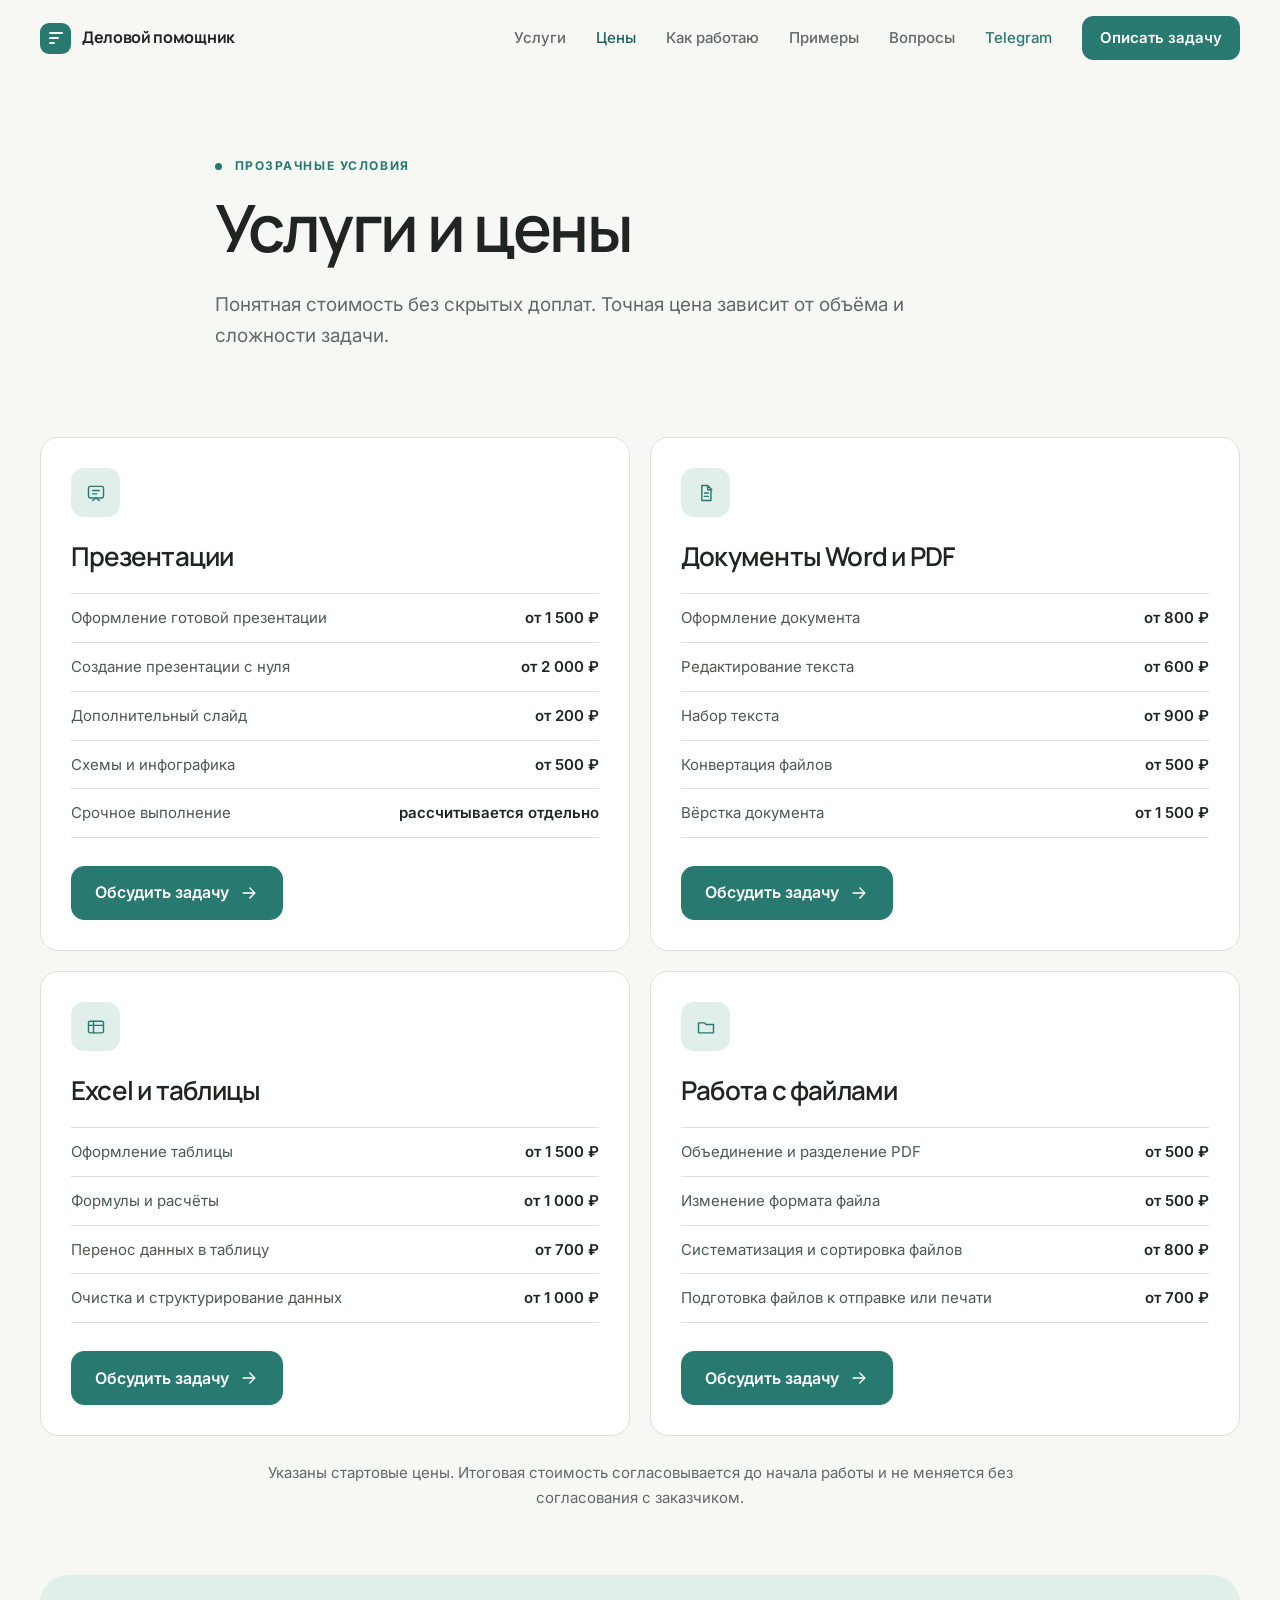
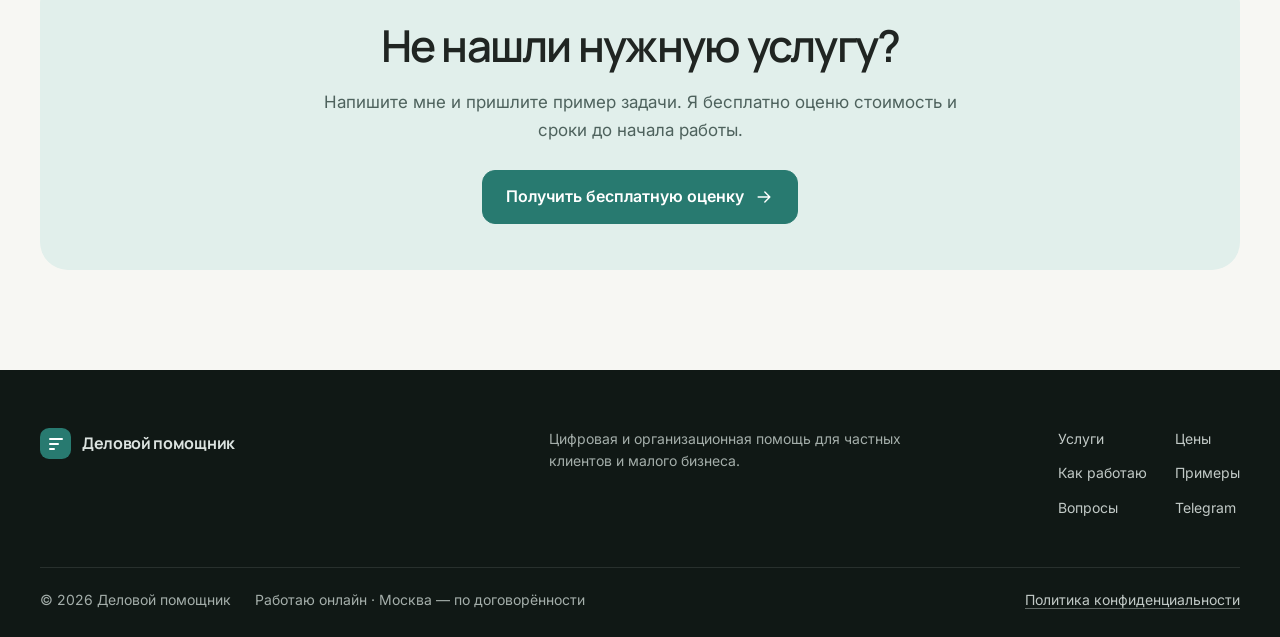
==== prices.html @ 6d0b32fa "Add files via upload" ====
<!DOCTYPE html>
<html lang="ru">
<head>
  <meta charset="utf-8">
  <meta name="viewport" content="width=device-width, initial-scale=1">
  <meta name="description" content="Цены на оформление презентаций, документов Word и PDF, таблиц Excel и работу с файлами. Точная стоимость согласовывается до начала работы.">
  <meta name="theme-color" content="#f7f7f3">
  <meta name="robots" content="index, follow">
  <meta property="og:type" content="website">
  <meta property="og:locale" content="ru_RU">
  <meta property="og:title" content="Услуги и цены — Деловой помощник">
  <meta property="og:description" content="Понятная стоимость без скрытых доплат. Презентации, документы, таблицы и работа с файлами.">
  <meta property="og:url" content="https://delovoi-pomoshchnik.ru/prices.html">
  <meta property="og:image" content="https://delovoi-pomoshchnik.ru/og-image.png">
  <meta property="og:image:width" content="1200">
  <meta property="og:image:height" content="630">
  <meta property="og:image:alt" content="Деловой помощник — цифровые задачи без лишней рутины">
  <meta name="twitter:card" content="summary_large_image">
  <title>Услуги и цены — Деловой помощник</title>
  <link rel="canonical" href="https://delovoi-pomoshchnik.ru/prices.html">
  <link rel="icon" href="favicon.svg" type="image/svg+xml">
  <link rel="preconnect" href="https://fonts.googleapis.com">
  <link rel="preconnect" href="https://fonts.gstatic.com" crossorigin>
  <link href="https://fonts.googleapis.com/css2?family=Inter:wght@400;500;600;700&family=Manrope:wght@500;600;700&display=swap" rel="stylesheet">
  <link rel="stylesheet" href="styles.css">
</head>
<body class="prices-page">
  <a class="skip-link" href="#main">Перейти к содержанию</a>

  <svg class="svg-sprite" aria-hidden="true">
    <symbol id="i-arrow" viewBox="0 0 24 24"><path d="M5 12h14M13 6l6 6-6 6"/></symbol>
    <symbol id="i-doc" viewBox="0 0 24 24"><path d="M7 3h7l4 4v14H7zM14 3v5h5M10 12h5M10 16h5"/></symbol>
    <symbol id="i-table" viewBox="0 0 24 24"><rect x="3" y="5" width="18" height="14" rx="2"/><path d="M3 10h18M9 5v14"/></symbol>
    <symbol id="i-slides" viewBox="0 0 24 24"><rect x="3" y="4" width="18" height="14" rx="2"/><path d="M8 21l4-3 4 3M8 9h8M8 13h5"/></symbol>
    <symbol id="i-folder" viewBox="0 0 24 24"><path d="M3 7h7l2 2h9v10H3z"/></symbol>
  </svg>

  <header class="header" id="top">
    <div class="container header__inner">
      <a class="brand" href="index.html" aria-label="Деловой помощник — на главную">
        <span class="brand__mark" aria-hidden="true"><span></span><span></span><span></span></span>
        <span>Деловой помощник</span>
      </a>
      <button class="nav-toggle" type="button" aria-expanded="false" aria-controls="main-nav" aria-label="Открыть меню">
        <span></span><span></span>
      </button>
      <nav class="nav" id="main-nav" aria-label="Основная навигация">
        <a href="index.html#services">Услуги</a>
        <a href="prices.html" aria-current="page">Цены</a>
        <a href="index.html#process">Как работаю</a>
        <a href="index.html#cases">Примеры</a>
        <a href="index.html#faq">Вопросы</a>
        <a class="nav__telegram" href="https://t.me/Trifon_Koss_W">Telegram</a>
        <a class="button button--small" href="index.html#request">Описать задачу</a>
      </nav>
    </div>
  </header>

  <main id="main">
    <section class="prices-hero">
      <div class="container prices-hero__inner">
        <p class="eyebrow"><span></span> Прозрачные условия</p>
        <h1>Услуги и цены</h1>
        <p class="prices-hero__lead">Понятная стоимость без скрытых доплат. Точная цена зависит от объёма и сложности задачи.</p>
      </div>
    </section>

    <section class="prices-section" aria-label="Прайс-лист">
      <div class="container">
        <div class="prices-grid">
          <article class="pricing-card">
            <span class="pricing-card__icon" aria-hidden="true"><svg><use href="#i-slides"/></svg></span>
            <h2>Презентации</h2>
            <ul class="pricing-list">
              <li><span>Оформление готовой презентации</span><strong>от 1 500 ₽</strong></li>
              <li><span>Создание презентации с нуля</span><strong>от 2 000 ₽</strong></li>
              <li><span>Дополнительный слайд</span><strong>от 200 ₽</strong></li>
              <li><span>Схемы и инфографика</span><strong>от 500 ₽</strong></li>
              <li><span>Срочное выполнение</span><strong>рассчитывается отдельно</strong></li>
            </ul>
            <a class="button" href="https://t.me/Trifon_Koss_W" target="_blank" rel="noopener noreferrer">Обсудить задачу <svg><use href="#i-arrow"/></svg></a>
          </article>

          <article class="pricing-card">
            <span class="pricing-card__icon" aria-hidden="true"><svg><use href="#i-doc"/></svg></span>
            <h2>Документы Word и PDF</h2>
            <ul class="pricing-list">
              <li><span>Оформление документа</span><strong>от 800 ₽</strong></li>
              <li><span>Редактирование текста</span><strong>от 600 ₽</strong></li>
              <li><span>Набор текста</span><strong>от 900 ₽</strong></li>
              <li><span>Конвертация файлов</span><strong>от 500 ₽</strong></li>
              <li><span>Вёрстка документа</span><strong>от 1 500 ₽</strong></li>
            </ul>
            <a class="button" href="https://t.me/Trifon_Koss_W" target="_blank" rel="noopener noreferrer">Обсудить задачу <svg><use href="#i-arrow"/></svg></a>
          </article>

          <article class="pricing-card">
            <span class="pricing-card__icon" aria-hidden="true"><svg><use href="#i-table"/></svg></span>
            <h2>Excel и таблицы</h2>
            <ul class="pricing-list">
              <li><span>Оформление таблицы</span><strong>от 1 500 ₽</strong></li>
              <li><span>Формулы и расчёты</span><strong>от 1 000 ₽</strong></li>
              <li><span>Перенос данных в таблицу</span><strong>от 700 ₽</strong></li>
              <li><span>Очистка и структурирование данных</span><strong>от 1 000 ₽</strong></li>
            </ul>
            <a class="button" href="https://t.me/Trifon_Koss_W" target="_blank" rel="noopener noreferrer">Обсудить задачу <svg><use href="#i-arrow"/></svg></a>
          </article>

          <article class="pricing-card">
            <span class="pricing-card__icon" aria-hidden="true"><svg><use href="#i-folder"/></svg></span>
            <h2>Работа с файлами</h2>
            <ul class="pricing-list">
              <li><span>Объединение и разделение PDF</span><strong>от 500 ₽</strong></li>
              <li><span>Изменение формата файла</span><strong>от 500 ₽</strong></li>
              <li><span>Систематизация и сортировка файлов</span><strong>от 800 ₽</strong></li>
              <li><span>Подготовка файлов к отправке или печати</span><strong>от 700 ₽</strong></li>
            </ul>
            <a class="button" href="https://t.me/Trifon_Koss_W" target="_blank" rel="noopener noreferrer">Обсудить задачу <svg><use href="#i-arrow"/></svg></a>
          </article>
        </div>

        <p class="prices-note">Указаны стартовые цены. Итоговая стоимость согласовывается до начала работы и не меняется без согласования с заказчиком.</p>

        <aside class="prices-cta">
          <h2>Не нашли нужную услугу?</h2>
          <p>Напишите мне и пришлите пример задачи. Я бесплатно оценю стоимость и сроки до начала работы.</p>
          <a class="button" href="https://t.me/Trifon_Koss_W" target="_blank" rel="noopener noreferrer">Получить бесплатную оценку <svg><use href="#i-arrow"/></svg></a>
        </aside>
      </div>
    </section>
  </main>

  <footer class="footer">
    <div class="container footer__top">
      <a class="brand brand--footer" href="index.html"><span class="brand__mark" aria-hidden="true"><span></span><span></span><span></span></span><span>Деловой помощник</span></a>
      <p>Цифровая и организационная помощь для частных клиентов и малого бизнеса.</p>
      <div class="footer__links"><a href="index.html#services">Услуги</a><a href="prices.html" aria-current="page">Цены</a><a href="index.html#process">Как работаю</a><a href="index.html#cases">Примеры</a><a href="index.html#faq">Вопросы</a><a href="https://t.me/Trifon_Koss_W">Telegram</a></div>
    </div>
    <div class="container footer__bottom"><span>© <span id="year"></span> Деловой помощник</span><span>Работаю онлайн · Москва — по договорённости</span><a class="footer__policy-note" href="privacy-policy.html">Политика конфиденциальности</a></div>
  </footer>

  <script src="prices.js"></script>
</body>
</html>
---- styles.css ----
:root {
  --bg: #f7f7f3;
  --surface: #fff;
  --surface-soft: #eff1ed;
  --text: #202522;
  --muted: #626a65;
  --line: #dde1dc;
  --accent: #287a70;
  --accent-dark: #1f655d;
  --accent-soft: #e1efeb;
  --dark: #17221f;
  --radius-sm: 12px;
  --radius: 18px;
  --radius-lg: 28px;
  --shadow: 0 24px 70px rgba(31, 51, 45, .10);
  --container: 1200px;
}

* { box-sizing: border-box; }
html { scroll-behavior: smooth; }
body { margin: 0; color: var(--text); background: var(--bg); font-family: Inter, Arial, sans-serif; font-size: 16px; line-height: 1.6; -webkit-font-smoothing: antialiased; }
body.modal-open { overflow: hidden; }
a { color: inherit; text-decoration: none; }
button, input, textarea { font: inherit; }
button { color: inherit; }
svg { width: 1.25em; height: 1.25em; fill: none; stroke: currentColor; stroke-linecap: round; stroke-linejoin: round; stroke-width: 1.7; }
.svg-sprite { position: absolute; width: 0; height: 0; overflow: hidden; }
.container { width: min(calc(100% - 48px), var(--container)); margin-inline: auto; }
.section { padding: 96px 0; }
.section--soft { background: var(--surface-soft); }
.section--dark { color: #fff; background: var(--dark); }
.skip-link { position: fixed; z-index: 1000; top: 10px; left: 10px; transform: translateY(-160%); padding: 10px 15px; background: #fff; border-radius: 8px; }
.skip-link:focus { transform: none; }

.header { position: sticky; z-index: 100; top: 0; border-bottom: 1px solid transparent; background: rgba(247, 247, 243, .86); backdrop-filter: blur(18px); transition: border-color .2s; }
.header.is-scrolled { border-color: var(--line); }
.header__inner { height: 76px; display: flex; align-items: center; justify-content: space-between; }
.brand { display: inline-flex; gap: 11px; align-items: center; font-family: Manrope, Inter, sans-serif; font-weight: 700; letter-spacing: -.02em; }
.brand__mark { width: 31px; height: 31px; display: grid; place-content: center; gap: 3px; border-radius: 9px; background: var(--accent); }
.brand__mark span { display: block; width: 14px; height: 2px; border-radius: 2px; background: #fff; }
.brand__mark span:nth-child(2) { width: 10px; }
.brand__mark span:nth-child(3) { width: 6px; }
.nav { display: flex; align-items: center; gap: 30px; font-size: 15px; font-weight: 500; }
.nav > a:not(.button) { color: var(--muted); transition: color .2s; }
.nav > a:hover { color: var(--accent); }
.nav > a[aria-current="page"] { color: var(--accent-dark); }
.nav__telegram { color: var(--accent) !important; }
.nav-toggle { display: none; width: 42px; height: 42px; padding: 0; border: 0; border-radius: 10px; background: var(--surface); }
.nav-toggle span { position: absolute; width: 18px; height: 2px; margin-left: -9px; background: var(--text); transition: .25s; }
.nav-toggle span:first-child { transform: translateY(-4px); }
.nav-toggle span:last-child { transform: translateY(4px); }
.nav-toggle[aria-expanded="true"] span:first-child { transform: rotate(45deg); }
.nav-toggle[aria-expanded="true"] span:last-child { transform: rotate(-45deg); }

h1, h2, h3 { margin: 0; font-family: Manrope, Inter, sans-serif; line-height: 1.12; letter-spacing: -.04em; }
h1 { max-width: 760px; font-size: clamp(44px, 5.1vw, 72px); font-weight: 600; }
h1 em { color: var(--accent); font-style: normal; }
h2 { font-size: clamp(36px, 4vw, 52px); font-weight: 600; }
h3 { font-size: 21px; font-weight: 600; letter-spacing: -.025em; }
p { margin: 0; }
.eyebrow { margin-bottom: 18px; color: var(--accent); font-size: 12px; line-height: 1.2; font-weight: 700; letter-spacing: .13em; text-transform: uppercase; }
.eyebrow span { display: inline-block; width: 7px; height: 7px; margin-right: 8px; border-radius: 50%; background: var(--accent); }
.section-heading { max-width: 700px; margin-bottom: 56px; }
.section-heading--row { max-width: none; display: flex; align-items: end; justify-content: space-between; gap: 80px; }
.section-heading--row > p { width: 380px; color: var(--muted); }
.section-intro { max-width: 600px; margin-top: 22px; color: var(--muted); font-size: 18px; }
.split { display: grid; grid-template-columns: .9fr 1.1fr; gap: 100px; align-items: start; }
.split .section-heading { margin-bottom: 0; }

.button { min-height: 54px; display: inline-flex; align-items: center; justify-content: center; gap: 10px; padding: 13px 23px; border: 1px solid var(--accent); border-radius: 13px; color: #fff; background: var(--accent); font-weight: 600; line-height: 1.2; cursor: pointer; transition: transform .2s, background .2s, border-color .2s, box-shadow .2s; }
.button:hover { transform: translateY(-2px); border-color: var(--accent-dark); background: var(--accent-dark); box-shadow: 0 12px 30px rgba(40, 122, 112, .2); }
.button:focus-visible, button:focus-visible, a:focus-visible, summary:focus-visible, input:focus-visible, textarea:focus-visible { outline: 3px solid rgba(40, 122, 112, .35); outline-offset: 3px; }
.button:disabled { transform: none; opacity: .7; cursor: wait; box-shadow: none; }
.button--secondary { color: var(--text); border-color: var(--line); background: var(--surface); }
.button--secondary:hover { color: var(--accent-dark); border-color: #b9cac5; background: var(--surface); box-shadow: none; }
.button--small { min-height: 44px; padding: 9px 17px; border-radius: 11px; }
.button--light { color: var(--dark); border-color: #fff; background: #fff; }
.button--light:hover { color: #fff; border-color: var(--accent); background: var(--accent); }
.button--full { width: 100%; }
.text-link { display: inline-flex; align-items: center; gap: 8px; color: var(--accent); font-weight: 600; white-space: nowrap; }

.hero { min-height: calc(100vh - 76px); display: grid; align-items: center; padding: 88px 0 108px; overflow: hidden; }
.hero__grid { display: grid; grid-template-columns: 1.08fr .92fr; gap: 76px; align-items: center; }
.hero__lead { max-width: 690px; margin: 27px 0 32px; color: var(--muted); font-size: 19px; line-height: 1.65; }
.hero__actions { display: flex; flex-wrap: wrap; gap: 12px; }
.hero__note { display: flex; align-items: center; gap: 10px; margin-top: 20px; color: var(--muted); font-size: 14px; }
.hero__note svg { color: var(--accent); }
.hero-board { position: relative; padding: 20px; border: 1px solid #dfe5e1; border-radius: 27px; background: rgba(255,255,255,.86); box-shadow: var(--shadow); transform: rotate(1.5deg); }
.hero-board::before, .hero-board::after { content: ""; position: absolute; z-index: -1; border-radius: 50%; filter: blur(1px); }
.hero-board::before { width: 260px; height: 260px; top: -90px; right: -90px; background: #d9ebe6; }
.hero-board::after { width: 180px; height: 180px; bottom: -90px; left: -65px; background: #e9e6d8; }
.hero-board__top, .hero-board__footer { display: flex; justify-content: space-between; align-items: center; }
.hero-board__top { padding: 2px 4px 18px; font-family: Manrope, sans-serif; font-weight: 700; }
.status { display: flex; align-items: center; gap: 7px; color: var(--muted); font-family: Inter, sans-serif; font-size: 12px; font-weight: 500; }
.status i { width: 7px; height: 7px; border-radius: 50%; background: #d69a43; }
.task-card { min-height: 82px; display: grid; grid-template-columns: auto 1fr auto; gap: 14px; align-items: center; margin-bottom: 10px; padding: 14px; border: 1px solid var(--line); border-radius: 15px; background: #fff; }
.task-card__icon { width: 42px; height: 42px; display: grid; place-items: center; border-radius: 11px; color: var(--accent); background: var(--accent-soft); }
.task-card strong, .task-card small { display: block; }
.task-card strong { margin-bottom: 2px; font-size: 14px; }
.task-card small { color: var(--muted); font-size: 13px; }
.task-card__check { width: 27px; height: 27px; display: grid; place-items: center; border-radius: 50%; color: #fff; background: var(--accent); }
.task-card__progress { color: #a06b25; font-size: 12px; font-weight: 600; }
.hero-board__footer { padding: 10px 4px 0; color: var(--muted); font-size: 13px; }

.problem__content .lead { margin-bottom: 30px; font-size: 20px; line-height: 1.55; }
.check-list { display: grid; gap: 15px; margin: 0 0 32px; padding: 0; list-style: none; }
.check-list li { display: flex; gap: 12px; align-items: flex-start; }
.check-list svg { flex: 0 0 auto; margin-top: 4px; color: var(--accent); }
.note-box { padding: 20px 22px; border-left: 3px solid var(--accent); border-radius: 0 12px 12px 0; color: var(--muted); background: var(--surface); }

.services-grid { display: grid; grid-template-columns: repeat(3, 1fr); gap: 18px; }
.service-card { min-height: 275px; padding: 28px; border: 1px solid var(--line); border-radius: var(--radius); background: var(--surface); transition: transform .25s, border-color .25s, box-shadow .25s; }
.service-card:hover { transform: translateY(-5px); border-color: #bfd0ca; box-shadow: 0 18px 50px rgba(30, 52, 45, .07); }
.service-card .icon { width: 49px; height: 49px; display: grid; place-items: center; margin-bottom: 45px; border-radius: 13px; color: var(--accent); background: var(--accent-soft); }
.service-card h3 { margin-bottom: 13px; }
.service-card p { color: var(--muted); font-size: 16px; line-height: 1.6; }
.service-card--wide { min-height: auto; grid-column: 1 / -1; display: grid; grid-template-columns: auto 1fr auto; gap: 23px; align-items: center; }
.service-card--wide .icon { margin: 0; }
.service-card--wide h3 { margin-bottom: 7px; }

.section--dark .eyebrow { color: #8fc9be; }
.section--dark .section-heading--row > p { color: #aebbb7; }
.examples-list { display: flex; flex-wrap: wrap; gap: 11px; }
.examples-list span { padding: 13px 17px; border: 1px solid rgba(255,255,255,.15); border-radius: 999px; color: #dbe3e0; background: rgba(255,255,255,.045); font-size: 15px; }
.examples__cta { display: flex; align-items: center; justify-content: space-between; gap: 30px; margin-top: 48px; padding-top: 30px; border-top: 1px solid rgba(255,255,255,.13); }
.examples__cta p { font-family: Manrope, sans-serif; font-size: 24px; font-weight: 600; letter-spacing: -.03em; }

.process-list { margin: 0; padding: 0; list-style: none; border-top: 1px solid var(--line); }
.process-list li { display: grid; grid-template-columns: 90px 1fr; gap: 24px; padding: 31px 0; border-bottom: 1px solid var(--line); }
.process-list > li > span { color: var(--accent); font-family: Manrope, sans-serif; font-size: 13px; font-weight: 700; }
.process-list li div { display: grid; grid-template-columns: .7fr 1fr; gap: 40px; }
.process-list li p { color: var(--muted); }

.benefits-grid { display: grid; grid-template-columns: 1fr 1fr; gap: 16px; }
.benefit { padding: 25px; border-radius: var(--radius); background: var(--surface); }
.benefit > svg { margin-bottom: 30px; color: var(--accent); font-size: 25px; }
.benefit h3 { margin-bottom: 10px; font-size: 18px; }
.benefit p { color: var(--muted); font-size: 15px; line-height: 1.6; }
.about__lead { margin-top: 22px; color: var(--text); font-size: 19px; line-height: 1.55; }
.about > p:not(.eyebrow):not(.about__lead) { margin-top: 15px; color: var(--muted); }
.about__link { margin-top: 25px; }

.cases-grid { display: grid; grid-template-columns: 1fr 1fr; gap: 20px; }
.case-card { overflow: hidden; border: 1px solid var(--line); border-radius: var(--radius); background: var(--surface); }
.case-preview { height: 255px; display: flex; align-items: center; justify-content: center; gap: 25px; background: #edf0eb; }
.case-preview > svg { color: #8b9691; }
.case-card__body { padding: 24px 26px 27px; }
.case-card__body > span { display: inline-block; margin-bottom: 11px; padding: 5px 8px; border-radius: 6px; color: var(--accent-dark); background: var(--accent-soft); font-size: 12px; font-weight: 700; letter-spacing: .05em; text-transform: uppercase; }
.case-card__body h3 { margin-bottom: 9px; }
.case-card__body p { color: var(--muted); font-size: 16px; }
.case-link { display: inline-flex; align-items: center; gap: 8px; margin-top: 17px; padding: 0; border: 0; color: var(--accent); background: none; font-weight: 600; cursor: pointer; }
.case-link:hover { color: var(--accent-dark); }
.cases-note { max-width: 720px; margin: 24px auto 0; color: var(--muted); font-size: 15px; text-align: center; }
.messy-lines { width: 120px; height: 105px; border: 1px solid #bdc2bd; border-radius: 7px; background: repeating-linear-gradient(8deg, transparent 0 10px, #bec4be 11px 12px), #fff; transform: rotate(-4deg); }
.clean-table { width: 125px; height: 105px; display: grid; grid-template-columns: 1fr 1fr; gap: 1px; padding: 9px; border-radius: 7px; background: var(--accent); box-shadow: 0 12px 25px rgba(40,122,112,.18); }
.clean-table i { background: rgba(255,255,255,.85); }
.paper { width: 110px; height: 145px; background: #fff; box-shadow: 0 8px 20px rgba(0,0,0,.08); }
.paper--old { background: repeating-linear-gradient(5deg, #fff 0 12px, #d0d3cf 13px 14px); transform: rotate(-5deg); }
.paper--new { padding: 25px 17px; border-top: 8px solid var(--accent); }
.paper--new i { display: block; height: 4px; margin-bottom: 9px; border-radius: 3px; background: #cdd3cf; }
.paper--new i:first-child { width: 55%; height: 7px; background: var(--text); }
.slide { width: 140px; height: 85px; border-radius: 7px; background: #fff; box-shadow: 0 8px 20px rgba(0,0,0,.08); }
.slide--old { background: linear-gradient(20deg, #d2d5d1 35%, #fff 35%); transform: rotate(-4deg); }
.slide--new { position: relative; overflow: hidden; background: var(--dark); }
.slide--new::after { content: ""; position: absolute; width: 75px; height: 75px; right: -20px; bottom: -28px; border-radius: 50%; background: var(--accent); }
.slide--new b, .slide--new i { position: absolute; z-index: 1; left: 17px; display: block; border-radius: 4px; background: #fff; }
.slide--new b { width: 65px; height: 7px; top: 26px; }
.slide--new i { width: 45px; height: 3px; top: 43px; opacity: .6; }
.file-stack, .folder-stack { width: 125px; height: 120px; position: relative; }
.file-stack i { position: absolute; width: 75px; height: 90px; top: 15px; left: 25px; border: 1px solid #c0c5c1; background: #fff; box-shadow: 0 5px 10px rgba(0,0,0,.05); }
.file-stack i:nth-child(1) { transform: rotate(-14deg); }.file-stack i:nth-child(2) { transform: rotate(9deg); }.file-stack i:nth-child(3) { transform: rotate(-2deg); }
.folder-stack { display: grid; gap: 7px; align-content: center; }
.folder-stack i { height: 27px; display: block; border-radius: 4px; background: var(--accent); box-shadow: 0 5px 10px rgba(40,122,112,.12); }
.folder-stack i:nth-child(2) { margin-left: 12px; opacity: .8; }.folder-stack i:nth-child(3) { margin-left: 24px; opacity: .6; }

.price { padding-top: 20px; }
.price-card { display: grid; grid-template-columns: .85fr 1.15fr; gap: 90px; padding: 62px; border-radius: var(--radius-lg); background: var(--accent-soft); }
.price-card > div > p { color: #4e625d; font-size: 17px; }
.price-card ul { display: grid; gap: 11px; margin: 25px 0 29px; padding: 0; list-style: none; font-size: 16px; }
.price-card li { display: flex; gap: 9px; align-items: flex-start; }
.price-card li svg { flex: 0 0 auto; margin-top: 3px; color: var(--accent); }

.faq-layout { display: grid; grid-template-columns: .65fr 1.35fr; gap: 100px; }
.faq-list { border-top: 1px solid #cfd4cf; }
.faq-list details { border-bottom: 1px solid #cfd4cf; }
.faq-list summary { position: relative; padding: 25px 45px 25px 0; font-family: Manrope, sans-serif; font-weight: 600; letter-spacing: -.02em; cursor: pointer; list-style: none; }
.faq-list summary::-webkit-details-marker { display: none; }
.faq-list summary span::before, .faq-list summary span::after { content: ""; position: absolute; top: 50%; right: 4px; width: 15px; height: 1.5px; background: var(--accent); transition: transform .2s; }
.faq-list summary span::after { transform: rotate(90deg); }
.faq-list details[open] summary span::after { transform: rotate(0); }
.faq-list details p { max-width: 680px; padding: 0 45px 25px 0; color: var(--muted); font-size: 16px; line-height: 1.65; }

.request { color: #fff; background: var(--dark); }
.request__layout { display: grid; grid-template-columns: .85fr 1.15fr; gap: 100px; align-items: start; }
.request__content { position: sticky; top: 115px; }
.request__content .eyebrow { color: #8fc9be; }
.request__content > p:not(.eyebrow) { max-width: 520px; margin-top: 25px; color: #afbbb7; font-size: 18px; }
.contact-note { display: flex; gap: 14px; margin-top: 40px; padding-top: 30px; border-top: 1px solid rgba(255,255,255,.13); }
.contact-note > svg { flex: 0 0 auto; color: #8fc9be; font-size: 24px; }
.contact-note strong, .contact-note span { display: block; }
.contact-note span { margin-top: 3px; color: #aeb9b5; font-size: 15px; }
.request-form { padding: 34px; border-radius: var(--radius); color: var(--text); background: #fff; }
.field { margin-bottom: 19px; }
.field label { display: block; margin-bottom: 7px; font-size: 15px; font-weight: 600; }
.field input, .field textarea { width: 100%; padding: 13px 14px; border: 1px solid var(--line); border-radius: 10px; color: var(--text); background: #fafbf9; outline: none; transition: border-color .2s, box-shadow .2s; }
.field input { height: 50px; }
.field textarea { resize: vertical; }
.field input::placeholder, .field textarea::placeholder { color: #9aa19d; }
.field input:focus, .field textarea:focus { border-color: var(--accent); box-shadow: 0 0 0 3px rgba(40,122,112,.1); }
.field.invalid input, .field.invalid textarea { border-color: #a34e4e; }
.error { display: none; margin-top: 5px; color: #923f3f; font-size: 14px; }
.field.invalid .error { display: block; }
.form-row { display: grid; grid-template-columns: 1fr 1fr; gap: 14px; }
.form-hint { margin-top: 12px; color: var(--muted); font-size: 14px; text-align: center; }
.form-policy { margin-top: 7px; color: var(--muted); font-size: 14px; line-height: 1.5; text-align: center; }
.form-policy a { color: var(--accent-dark); text-decoration: underline; text-decoration-thickness: 1px; text-underline-offset: 3px; }
.noscript-note { margin-top: 14px; padding: 14px; border-radius: 10px; color: var(--text); background: #fff; font-size: 14px; }
.noscript-note a { color: var(--accent-dark); text-decoration: underline; }

.modal[hidden] { display: none; }
.modal { position: fixed; z-index: 500; inset: 0; display: grid; place-items: center; padding: 20px; }
.modal__backdrop { position: absolute; inset: 0; background: rgba(11,19,17,.75); backdrop-filter: blur(7px); }
.modal__card { position: relative; width: min(100%, 520px); padding: 35px; border-radius: 20px; color: var(--text); background: #fff; box-shadow: var(--shadow); }
.modal__close { position: absolute; top: 12px; right: 15px; border: 0; color: var(--muted); background: none; font-size: 28px; cursor: pointer; }
.modal__icon { width: 45px; height: 45px; display: grid; place-items: center; margin-bottom: 18px; border-radius: 50%; color: #fff; background: var(--accent); }
.modal__card h3 { margin-bottom: 10px; font-size: 26px; }
.modal__card p { margin-bottom: 17px; color: var(--muted); font-size: 16px; }
.modal__card textarea { width: 100%; margin-bottom: 14px; padding: 12px; border: 1px solid var(--line); border-radius: 10px; color: var(--text); background: #f7f8f6; font-size: 15px; line-height: 1.5; resize: none; }
.modal__actions { display: grid; gap: 10px; }
.case-modal__card { width: min(100%, 900px); max-height: calc(100vh - 40px); overflow-y: auto; }
.case-modal__label { display: inline-block; margin-bottom: 12px; padding: 5px 8px; border-radius: 6px; color: var(--accent-dark); background: var(--accent-soft); font-size: 12px; font-weight: 700; letter-spacing: .06em; text-transform: uppercase; }
.case-modal__card > p { max-width: 680px; margin: 12px 0 25px; font-size: 16px; }
.case-detail { overflow-x: auto; padding: 24px; border-radius: 15px; background: var(--surface-soft); }
.compare { display: grid; grid-template-columns: 1fr 1fr; gap: 18px; }
.compare > div > b { display: block; margin-bottom: 10px; color: var(--muted); font-size: 13px; }
.demo-sheet, .demo-doc, .demo-files { min-height: 240px; padding: 24px; border: 1px solid var(--line); border-radius: 10px; background: #fff; box-shadow: 0 8px 24px rgba(31,51,45,.06); }
.demo-sheet { display: grid; align-content: start; gap: 15px; color: #7a827e; font-size: 14px; }
.demo-sheet--messy span:nth-child(2) { margin-left: 25px; font-family: serif; }.demo-sheet--messy span:nth-child(3) { transform: rotate(-1deg); }.demo-sheet--messy span:last-child { color: #a34e4e; }
.demo-table { width: 100%; border-collapse: collapse; overflow: hidden; border-radius: 9px; background: #fff; font-size: 13px; box-shadow: 0 8px 24px rgba(31,51,45,.06); }
.demo-table th, .demo-table td { padding: 14px 12px; border-bottom: 1px solid var(--line); text-align: left; }
.demo-table th { color: var(--muted); background: #f8faf8; font-size: 11px; text-transform: uppercase; }
.demo-table i { padding: 4px 7px; border-radius: 5px; color: var(--accent-dark); background: var(--accent-soft); font-style: normal; }
.demo-doc h4 { margin: 0 0 15px; font-family: Manrope, sans-serif; font-size: 20px; line-height: 1.2; }
.demo-doc p, .demo-doc li { color: var(--muted); font-size: 13px; }
.demo-doc--before { font-family: serif; }.demo-doc--before h4 { letter-spacing: 0; }.demo-doc--before p:last-child { margin-top: 30px; }
.demo-doc--after { border-top: 7px solid var(--accent); }.demo-doc--after small { color: var(--accent); font-weight: 700; }.demo-doc--after h4 { margin-top: 17px; }.demo-doc--after i { display: block; width: 45px; height: 2px; margin-bottom: 20px; background: var(--accent); }
.demo-slide { min-height: 230px; padding: 25px; border-radius: 10px; box-shadow: 0 8px 24px rgba(31,51,45,.08); }
.demo-slide--before { color: #555; background: linear-gradient(135deg,#e4c0c0,#e4e0b8); text-align: center; }.demo-slide--before h4 { font: 700 19px Arial; }.demo-slide--before p { padding: 25px 10px; background: rgba(255,255,255,.55); font-size: 15px; }
.demo-slide--after { color: #fff; background: var(--dark); }.demo-slide--after small { color: #8fc9be; }.demo-slide--after h4 { margin: 15px 0 28px; font: 600 27px/1.1 Manrope,sans-serif; }.demo-slide--after div { display: flex; gap: 10px; align-items: center; padding: 8px 0; border-top: 1px solid rgba(255,255,255,.14); }.demo-slide--after span { color: #8fc9be; font-size: 12px; }.demo-slide--after p { margin: 0; color: #fff; font-size: 13px; }
.demo-files { display: grid; align-content: start; gap: 8px; color: var(--muted); font-size: 14px; }.demo-files--before span { padding: 7px; border-radius: 5px; background: #f0f1ef; }.demo-files--before span:nth-child(2n) { margin-left: 18px; }.demo-files--after span { padding: 4px 0; color: var(--text); }.demo-files--after span:last-child { color: var(--accent-dark); font-weight: 600; }
.case-result { display: grid; grid-template-columns: 130px 1fr; gap: 20px; margin-top: 20px; padding: 20px; border-left: 3px solid var(--accent); border-radius: 0 10px 10px 0; background: var(--accent-soft); font-size: 16px; }.case-result span { color: var(--muted); }

.footer { padding: 58px 0 25px; color: #dce3e0; background: #101815; }
.footer__top { display: grid; grid-template-columns: 1fr 1fr auto; gap: 50px; align-items: start; padding-bottom: 48px; }
.footer__top > p { max-width: 390px; color: #a4aeaa; font-size: 14px; }
.footer__links { display: grid; grid-template-columns: auto auto; gap: 12px 28px; color: #c1c9c6; font-size: 14px; }
.footer__bottom { display: grid; grid-template-columns: auto auto 1fr; gap: 24px; padding-top: 21px; border-top: 1px solid rgba(255,255,255,.1); color: #a4aeaa; font-size: 14px; }
.footer__policy-note { justify-self: end; text-align: right; }
.footer a.footer__policy-note { color: #c1c9c6; text-decoration: underline; text-decoration-color: rgba(193,201,198,.45); text-underline-offset: 3px; }
.footer a.footer__policy-note:hover { color: #fff; }

/* Страница услуг и цен */
.prices-page { background: var(--bg); }
.prices-hero { padding: 82px 0 50px; }
.prices-hero__inner { max-width: 850px; }
.prices-hero h1 { max-width: 800px; font-size: clamp(44px, 5.1vw, 68px); }
.prices-hero__lead { max-width: 720px; margin-top: 24px; color: var(--muted); font-size: 19px; line-height: 1.65; }
.prices-section { padding: 36px 0 100px; }
.prices-grid { display: grid; grid-template-columns: 1fr 1fr; gap: 20px; }
.pricing-card { display: flex; flex-direction: column; padding: 30px; border: 1px solid var(--line); border-radius: var(--radius); background: var(--surface); }
.pricing-card__icon { width: 49px; height: 49px; display: grid; place-items: center; margin-bottom: 25px; border-radius: 13px; color: var(--accent); background: var(--accent-soft); }
.pricing-card h2 { margin-bottom: 22px; font-size: 26px; letter-spacing: -.03em; }
.pricing-list { display: grid; gap: 0; margin: 0 0 28px; padding: 0; list-style: none; }
.pricing-list li { display: grid; grid-template-columns: minmax(0, 1fr) auto; gap: 20px; align-items: start; padding: 13px 0; border-bottom: 1px solid var(--line); font-size: 15px; line-height: 1.45; }
.pricing-list li:first-child { border-top: 1px solid var(--line); }
.pricing-list span:first-child { color: #4f5853; }
.pricing-list strong { color: var(--text); font-weight: 600; white-space: nowrap; }
.pricing-card .button { align-self: flex-start; margin-top: auto; }
.prices-note { max-width: 850px; margin: 25px auto 0; color: var(--muted); font-size: 15px; line-height: 1.65; text-align: center; }
.prices-cta { margin-top: 64px; padding: 46px; border-radius: var(--radius-lg); background: var(--accent-soft); text-align: center; }
.prices-cta h2 { font-size: clamp(31px, 4vw, 44px); }
.prices-cta p { max-width: 650px; margin: 18px auto 26px; color: #4e625d; font-size: 17px; line-height: 1.65; }
.prices-cta .button { margin-inline: auto; }

/* Страница политики */
.policy-page { background: var(--bg); }
.policy-header__actions { display: flex; align-items: center; gap: 12px; }
.policy-hero { padding: 78px 0 46px; }
.policy-hero__inner { max-width: 900px; }
.policy-hero h1 { max-width: 860px; font-size: clamp(38px, 5vw, 62px); }
.policy-hero__lead { max-width: 760px; margin-top: 24px; color: var(--muted); font-size: 18px; }
.policy-meta { display: flex; flex-wrap: wrap; gap: 10px 22px; margin-top: 25px; color: var(--muted); font-size: 14px; }
.policy-meta a { color: var(--accent-dark); text-decoration: underline; text-underline-offset: 3px; }
.policy-layout { display: grid; grid-template-columns: 280px minmax(0, 760px); gap: 70px; align-items: start; padding: 35px 0 100px; }
.policy-toc { position: sticky; top: 105px; padding: 23px; border: 1px solid var(--line); border-radius: var(--radius); background: var(--surface); }
.policy-toc strong { display: block; margin-bottom: 12px; font-family: Manrope, Inter, sans-serif; }
.policy-toc ol { display: grid; gap: 7px; margin: 0; padding-left: 22px; color: var(--muted); font-size: 14px; line-height: 1.45; }
.policy-toc a:hover { color: var(--accent-dark); }
.policy-content { min-width: 0; }
.policy-content section { scroll-margin-top: 105px; padding: 0 0 36px; margin-bottom: 36px; border-bottom: 1px solid var(--line); }
.policy-content section:last-child { margin-bottom: 0; border-bottom: 0; }
.policy-content h2 { margin-bottom: 17px; font-size: clamp(25px, 3vw, 32px); letter-spacing: -.03em; }
.policy-content h3 { margin: 24px 0 10px; font-size: 19px; }
.policy-content p, .policy-content li { color: #4f5853; font-size: 16px; line-height: 1.75; }
.policy-content p + p { margin-top: 13px; }
.policy-content ul { display: grid; gap: 7px; margin: 15px 0 0; padding-left: 23px; }
.policy-content a { color: var(--accent-dark); text-decoration: underline; text-underline-offset: 3px; }
.policy-note { padding: 18px 20px; border-left: 3px solid var(--accent); border-radius: 0 12px 12px 0; background: var(--accent-soft); }
.policy-warning { padding: 19px 20px; border: 1px solid #d9d6c7; border-radius: 12px; background: #f5f1e5; }
.sr-only { position: absolute !important; width: 1px !important; height: 1px !important; padding: 0 !important; margin: -1px !important; overflow: hidden !important; clip: rect(0, 0, 0, 0) !important; white-space: nowrap !important; border: 0 !important; }

.reveal { opacity: 0; transform: translateY(18px); transition: opacity .6s ease, transform .6s ease; }
.reveal.is-visible { opacity: 1; transform: none; }

@media (max-width: 980px) {
  .section { padding: 88px 0; }
  .nav-toggle { position: relative; display: block; }
  .nav { position: absolute; top: 67px; right: 24px; left: 24px; display: none; align-items: stretch; gap: 0; padding: 12px; border: 1px solid var(--line); border-radius: 15px; background: #fff; box-shadow: var(--shadow); }
  .nav.is-open { display: grid; }
  .nav > a:not(.button) { padding: 12px; }
  .nav .button { margin-top: 6px; }
  .hero { min-height: auto; }
  .hero__grid, .split, .request__layout { grid-template-columns: 1fr; gap: 65px; }
  .hero__content { max-width: 800px; }
  .hero-board { width: min(100%, 650px); margin-inline: auto; }
  .services-grid { grid-template-columns: 1fr 1fr; }
  .service-card--wide { grid-column: 1 / -1; }
  .faq-layout { grid-template-columns: 1fr; gap: 10px; }
  .request__content { position: static; }
  .price-card { grid-template-columns: 1fr; gap: 35px; }
  .policy-layout { grid-template-columns: 1fr; gap: 42px; }
  .policy-toc { position: static; }
  .prices-grid { grid-template-columns: 1fr; }
}

@media (max-width: 700px) {
  .container { width: min(calc(100% - 32px), var(--container)); }
  .section { padding: 68px 0; }
  .header__inner { height: 66px; }
  .brand { font-size: 14px; }
  h1 { font-size: clamp(39px, 12vw, 54px); }
  h2 { font-size: 34px; }
  .section-heading { margin-bottom: 38px; }
  .section-heading--row { display: block; }
  .section-heading--row > p { width: auto; margin-top: 18px; }
  .hero { padding: 62px 0 70px; }
  .hero__grid { gap: 50px; }
  .hero__lead { margin: 23px 0 27px; font-size: 17px; }
  .hero__actions { display: grid; }
  .hero__actions .button { width: 100%; }
  .hero__note { align-items: flex-start; }
  .hero-board { padding: 13px; border-radius: 20px; transform: none; }
  .task-card { min-height: 72px; gap: 10px; padding: 11px; }
  .task-card__icon { width: 36px; height: 36px; }
  .task-card strong { font-size: 12px; }
  .task-card small { font-size: 9px; }
  .problem__content .lead { font-size: 18px; }
  .services-grid, .cases-grid, .benefits-grid { grid-template-columns: 1fr; }
  .service-card { min-height: auto; }
  .service-card .icon { margin-bottom: 32px; }
  .service-card--wide { display: block; }
  .service-card--wide .icon { margin-bottom: 25px; }
  .service-card--wide .text-link { margin-top: 20px; }
  .examples__cta { align-items: stretch; flex-direction: column; }
  .process-list li { grid-template-columns: 48px 1fr; gap: 12px; }
  .process-list li div { display: block; }
  .process-list li p { margin-top: 10px; font-size: 16px; }
  .case-preview { height: 220px; gap: 15px; }
  .messy-lines, .clean-table { width: 100px; }
  .paper { width: 90px; height: 125px; }
  .slide { width: 110px; }
  .file-stack, .folder-stack { width: 100px; }
  .price { padding-top: 0; }
  .price-card { padding: 35px 24px; }
  .request-form { padding: 24px 18px; }
  .form-row { grid-template-columns: 1fr; gap: 0; }
  .footer__top { grid-template-columns: 1fr; gap: 27px; }
  .footer__bottom { align-items: flex-start; flex-direction: column; gap: 6px; }
  .modal { padding: 12px; }
  .modal__card { max-height: calc(100vh - 24px); padding: 28px 20px 22px; overflow-y: auto; }
  .compare { grid-template-columns: 1fr; }
  .case-detail { padding: 14px; }
  .case-result { grid-template-columns: 1fr; gap: 7px; }
  .footer__bottom { grid-template-columns: 1fr; gap: 8px; }
  .footer__policy-note { justify-self: start; text-align: left; }
  .policy-header__actions .button { min-height: 42px; padding: 9px 13px; font-size: 13px; }
  .policy-hero { padding: 55px 0 30px; }
  .policy-hero__lead { font-size: 16px; }
  .policy-layout { padding: 25px 0 70px; }
  .policy-toc { padding: 19px; }
  .policy-content section { padding-bottom: 29px; margin-bottom: 29px; }
  .prices-hero { padding: 58px 0 30px; }
  .prices-hero h1 { font-size: clamp(39px, 12vw, 52px); }
  .prices-hero__lead { font-size: 17px; }
  .prices-section { padding: 30px 0 70px; }
  .pricing-card { padding: 24px 20px; }
  .pricing-card h2 { font-size: 23px; }
  .pricing-list li { grid-template-columns: 1fr; gap: 3px; padding: 12px 0; }
  .pricing-list strong { white-space: normal; }
  .pricing-card .button { width: 100%; }
  .prices-note { text-align: left; }
  .prices-cta { margin-top: 45px; padding: 34px 20px; text-align: left; }
  .prices-cta .button { width: 100%; font-size: 14px; }
}

@media (prefers-reduced-motion: reduce) {
  html { scroll-behavior: auto; }
  *, *::before, *::after { transition-duration: .01ms !important; animation-duration: .01ms !important; }
  .reveal { opacity: 1; transform: none; }
}
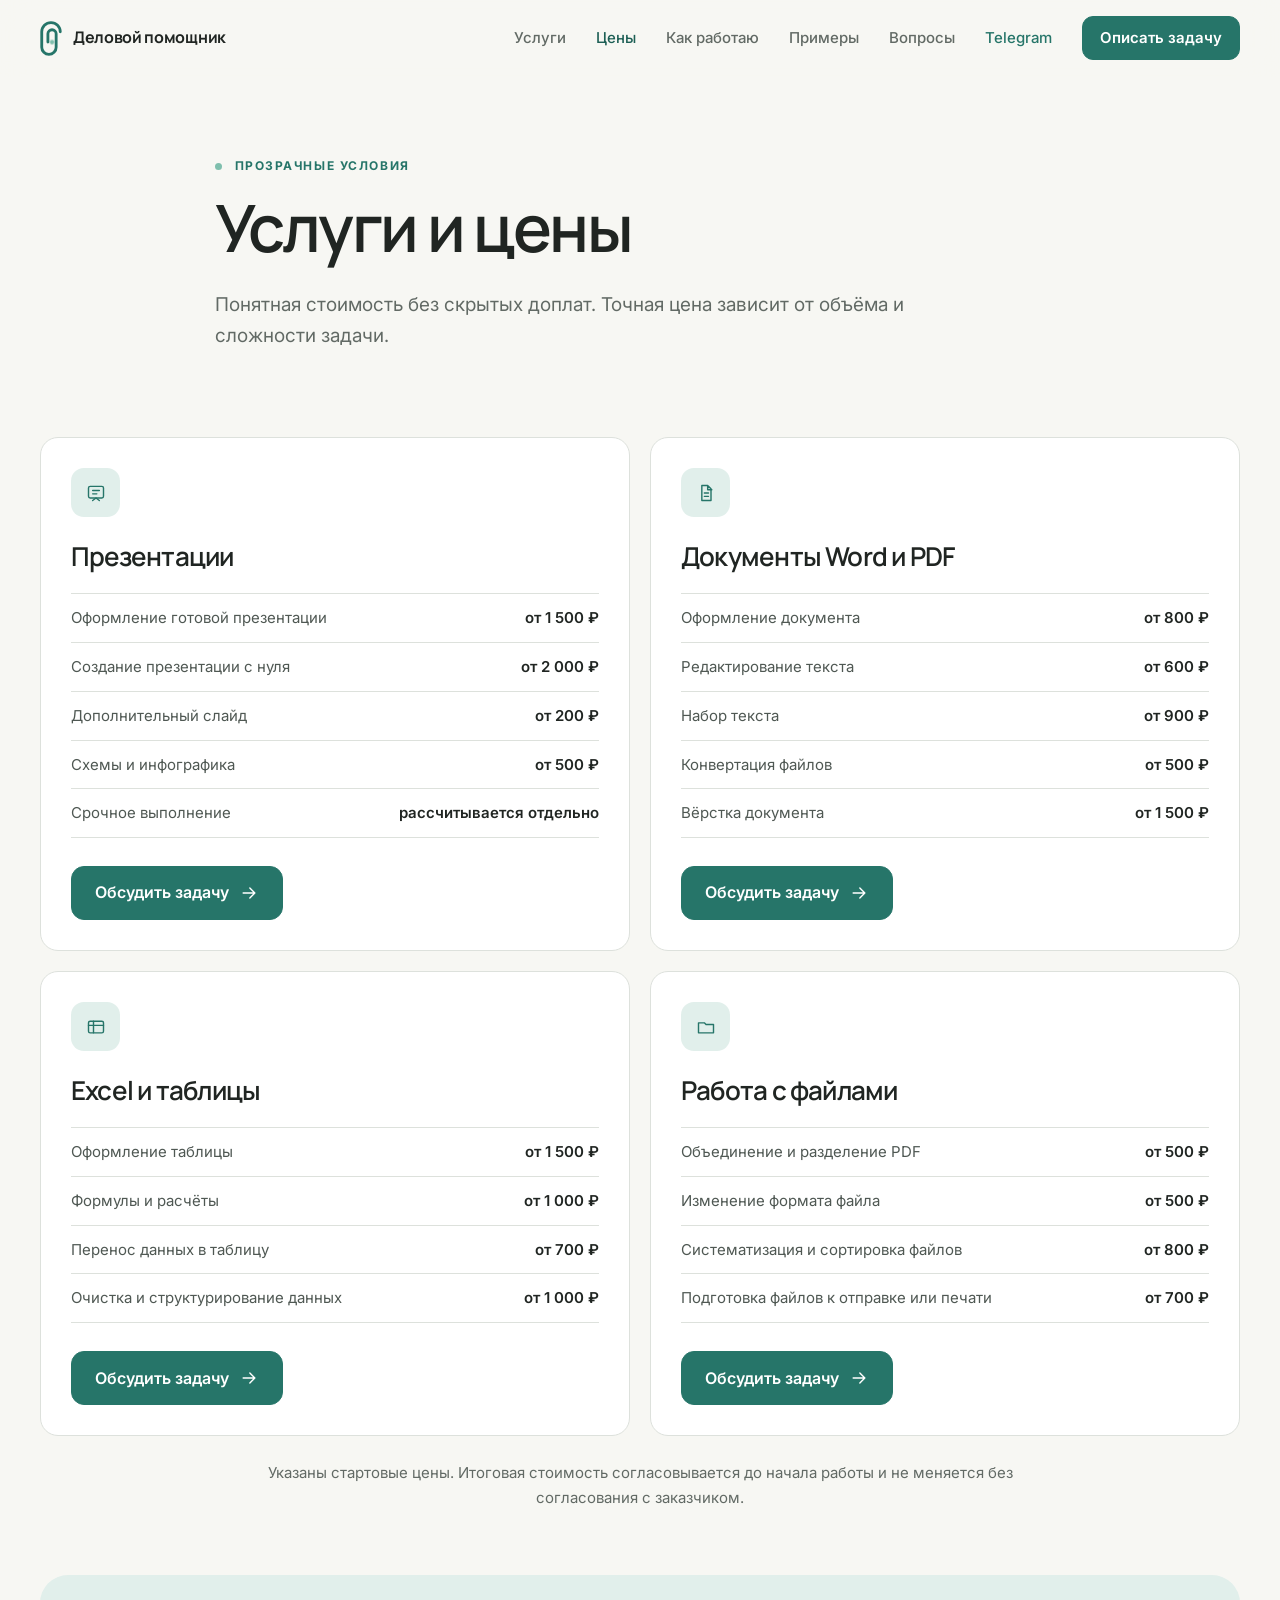
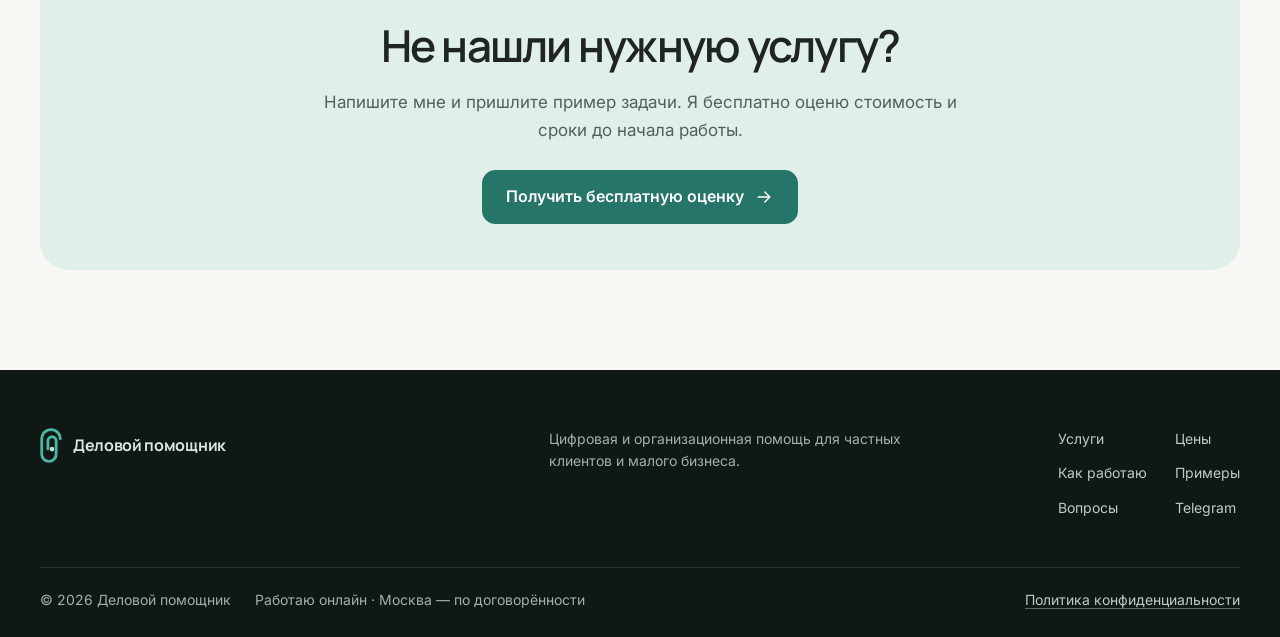
==== commit 3fe5ff33: "Add files via upload" ====
--- a/prices.html
+++ b/prices.html
@@ -19,6 +19,9 @@
   <title>Услуги и цены — Деловой помощник</title>
   <link rel="canonical" href="https://delovoi-pomoshchnik.ru/prices.html">
   <link rel="icon" href="favicon.svg" type="image/svg+xml">
+  <link rel="icon" href="favicon-32.png" type="image/png" sizes="32x32">
+  <link rel="apple-touch-icon" href="apple-touch-icon.png">
+  <link rel="manifest" href="site.webmanifest">
   <link rel="preconnect" href="https://fonts.googleapis.com">
   <link rel="preconnect" href="https://fonts.gstatic.com" crossorigin>
   <link href="https://fonts.googleapis.com/css2?family=Inter:wght@400;500;600;700&family=Manrope:wght@500;600;700&display=swap" rel="stylesheet">
@@ -38,7 +41,7 @@
   <header class="header" id="top">
     <div class="container header__inner">
       <a class="brand" href="index.html" aria-label="Деловой помощник — на главную">
-        <span class="brand__mark" aria-hidden="true"><span></span><span></span><span></span></span>
+        <svg class="brand__logo" viewBox="15 3 42 68" aria-hidden="true" focusable="false"><path d="M30 44 V28 a8 8 0 0 1 16 0 V54 a14 14 0 0 1 -28 0 V24 a18 18 0 0 1 36 0" stroke-width="5.5" pathLength="1"/><circle class="brand__dot" cx="38" cy="44" r="4.5"/></svg>
         <span>Деловой помощник</span>
       </a>
       <button class="nav-toggle" type="button" aria-expanded="false" aria-controls="main-nav" aria-label="Открыть меню">
@@ -132,7 +135,7 @@
 
   <footer class="footer">
     <div class="container footer__top">
-      <a class="brand brand--footer" href="index.html"><span class="brand__mark" aria-hidden="true"><span></span><span></span><span></span></span><span>Деловой помощник</span></a>
+      <a class="brand brand--footer" href="index.html"><svg class="brand__logo" viewBox="15 3 42 68" aria-hidden="true" focusable="false"><path d="M30 44 V28 a8 8 0 0 1 16 0 V54 a14 14 0 0 1 -28 0 V24 a18 18 0 0 1 36 0" stroke-width="5.5" pathLength="1"/><circle class="brand__dot" cx="38" cy="44" r="4.5"/></svg><span>Деловой помощник</span></a>
       <p>Цифровая и организационная помощь для частных клиентов и малого бизнеса.</p>
       <div class="footer__links"><a href="index.html#services">Услуги</a><a href="prices.html" aria-current="page">Цены</a><a href="index.html#process">Как работаю</a><a href="index.html#cases">Примеры</a><a href="index.html#faq">Вопросы</a><a href="https://t.me/Trifon_Koss_W">Telegram</a></div>
     </div>
--- a/styles.css
+++ b/styles.css
@@ -5,8 +5,9 @@
   --text: #202522;
   --muted: #626a65;
   --line: #dde1dc;
-  --accent: #287a70;
-  --accent-dark: #1f655d;
+  --accent: #267569;
+  --accent-dark: #1d5f55;
+  --mint: #7fbfad;
   --accent-soft: #e1efeb;
   --dark: #17221f;
   --radius-sm: 12px;
@@ -36,10 +37,10 @@
 .header.is-scrolled { border-color: var(--line); }
 .header__inner { height: 76px; display: flex; align-items: center; justify-content: space-between; }
 .brand { display: inline-flex; gap: 11px; align-items: center; font-family: Manrope, Inter, sans-serif; font-weight: 700; letter-spacing: -.02em; }
-.brand__mark { width: 31px; height: 31px; display: grid; place-content: center; gap: 3px; border-radius: 9px; background: var(--accent); }
-.brand__mark span { display: block; width: 14px; height: 2px; border-radius: 2px; background: #fff; }
-.brand__mark span:nth-child(2) { width: 10px; }
-.brand__mark span:nth-child(3) { width: 6px; }
+.brand__logo { width: 22px; height: 35px; flex: 0 0 auto; color: var(--accent); }
+.brand__logo .brand__dot { fill: var(--mint); stroke: none; }
+.brand--footer .brand__logo { color: #4db6a3; }
+.brand--footer .brand__logo .brand__dot { fill: #bfe0d6; }
 .nav { display: flex; align-items: center; gap: 30px; font-size: 15px; font-weight: 500; }
 .nav > a:not(.button) { color: var(--muted); transition: color .2s; }
 .nav > a:hover { color: var(--accent); }
@@ -59,7 +60,7 @@
 h3 { font-size: 21px; font-weight: 600; letter-spacing: -.025em; }
 p { margin: 0; }
 .eyebrow { margin-bottom: 18px; color: var(--accent); font-size: 12px; line-height: 1.2; font-weight: 700; letter-spacing: .13em; text-transform: uppercase; }
-.eyebrow span { display: inline-block; width: 7px; height: 7px; margin-right: 8px; border-radius: 50%; background: var(--accent); }
+.eyebrow span { display: inline-block; width: 7px; height: 7px; margin-right: 8px; border-radius: 50%; background: var(--mint); }
 .section-heading { max-width: 700px; margin-bottom: 56px; }
 .section-heading--row { max-width: none; display: flex; align-items: end; justify-content: space-between; gap: 80px; }
 .section-heading--row > p { width: 380px; color: var(--muted); }
@@ -85,6 +86,9 @@
 .hero__actions { display: flex; flex-wrap: wrap; gap: 12px; }
 .hero__note { display: flex; align-items: center; gap: 10px; margin-top: 20px; color: var(--muted); font-size: 14px; }
 .hero__note svg { color: var(--accent); }
+.hero__facts { display: flex; flex-wrap: wrap; gap: 8px; margin: 26px 0 0; padding: 0; list-style: none; }
+.hero__facts li { display: inline-flex; align-items: center; gap: 7px; padding: 7px 12px; border: 1px solid var(--line); border-radius: 999px; color: var(--text); background: var(--surface); font-size: 13px; font-weight: 500; }
+.hero__facts svg { width: 15px; height: 15px; color: var(--accent); stroke-width: 2.2; }
 .hero-board { position: relative; padding: 20px; border: 1px solid #dfe5e1; border-radius: 27px; background: rgba(255,255,255,.86); box-shadow: var(--shadow); transform: rotate(1.5deg); }
 .hero-board::before, .hero-board::after { content: ""; position: absolute; z-index: -1; border-radius: 50%; filter: blur(1px); }
 .hero-board::before { width: 260px; height: 260px; top: -90px; right: -90px; background: #d9ebe6; }
@@ -179,6 +183,67 @@
 .price-card ul { display: grid; gap: 11px; margin: 25px 0 29px; padding: 0; list-style: none; font-size: 16px; }
 .price-card li { display: flex; gap: 9px; align-items: flex-start; }
 .price-card li svg { flex: 0 0 auto; margin-top: 3px; color: var(--accent); }
+.price-card { row-gap: 0; }
+.price-card__wide { grid-column: 1 / -1; }
+.price-card__actions { display: flex; flex-wrap: wrap; align-items: center; gap: 22px; }
+.mobile-cta { display: none; }
+
+/* Калькулятор стоимости */
+.calc { margin-top: 44px; padding: 30px; border-radius: var(--radius); background: var(--surface); }
+.calc__head { display: flex; flex-wrap: wrap; align-items: baseline; justify-content: space-between; gap: 8px 30px; margin-bottom: 24px; }
+.calc__head p { color: var(--muted); font-size: 15px; }
+.calc__groups { display: grid; grid-template-columns: repeat(4, 1fr); gap: 22px; }
+.calc__group { display: grid; align-content: start; gap: 8px; min-width: 0; margin: 0; padding: 0; border: 0; }
+.calc__group legend { margin-bottom: 10px; padding: 0; color: var(--accent-dark); font-size: 12px; font-weight: 700; letter-spacing: .1em; text-transform: uppercase; }
+.calc-chip { position: relative; display: block; cursor: pointer; }
+.calc-chip input { position: absolute; opacity: 0; pointer-events: none; }
+.calc-chip span { display: grid; gap: 2px; padding: 10px 12px 10px 36px; border: 1px solid var(--line); border-radius: 11px; background: var(--bg); font-size: 14px; line-height: 1.35; transition: border-color .2s, background .2s, box-shadow .2s; }
+.calc-chip span::before { content: ""; position: absolute; top: 12px; left: 12px; width: 16px; height: 16px; border: 1.5px solid #b9cac5; border-radius: 5px; background: #fff center / 11px no-repeat; transition: .2s; }
+.calc-chip small { color: var(--muted); font-size: 12.5px; }
+.calc-chip:hover span { border-color: #b9cac5; }
+.calc-chip input:checked + span { border-color: var(--accent); background: var(--accent-soft); }
+.calc-chip input:checked + span::before { border-color: var(--accent); background-color: var(--accent); background-image: url("data:image/svg+xml,%3Csvg xmlns='http://www.w3.org/2000/svg' viewBox='0 0 24 24'%3E%3Cpath d='m5 12 4 4L19 6' fill='none' stroke='%23fff' stroke-width='3.2' stroke-linecap='round' stroke-linejoin='round'/%3E%3C/svg%3E"); }
+.calc-chip input:focus-visible + span { outline: 3px solid rgba(38,117,105,.35); outline-offset: 2px; }
+.calc__result { display: flex; flex-wrap: wrap; align-items: center; justify-content: space-between; gap: 18px 30px; margin-top: 26px; padding-top: 24px; border-top: 1px solid var(--line); }
+.calc__result > div { display: grid; gap: 2px; }
+.calc__label { color: var(--muted); font-size: 13px; }
+.calc__sum { font-family: Manrope, Inter, sans-serif; font-size: 30px; font-weight: 700; letter-spacing: -.03em; line-height: 1.15; }
+.calc__sum.is-empty { color: #9aa39e; font-size: 22px; }
+.calc__sum.is-bump { animation: calc-bump .35s ease; }
+.calc__result small { color: var(--muted); font-size: 13px; }
+.calc__result .button[aria-disabled="true"] { opacity: .45; pointer-events: none; }
+@keyframes calc-bump { 40% { transform: scale(1.06); color: var(--accent); } }
+
+/* Счётчик рутины */
+.routine-meter { margin: 0 0 22px; padding: 22px 22px 20px; border: 1px solid var(--line); border-radius: var(--radius-sm); background: var(--surface); }
+.routine-meter label { display: block; font-weight: 600; font-size: 15px; }
+.routine-meter__row { display: flex; align-items: center; gap: 16px; margin: 14px 0 12px; }
+.routine-meter input[type="range"] { flex: 1; height: 6px; margin: 0; border-radius: 6px; background: linear-gradient(to right, var(--accent) var(--fill, 16%), var(--line) var(--fill, 16%)); appearance: none; -webkit-appearance: none; cursor: pointer; }
+.routine-meter input[type="range"]::-webkit-slider-thumb { width: 22px; height: 22px; border: 4px solid #fff; border-radius: 50%; background: var(--accent); box-shadow: 0 2px 8px rgba(23,34,31,.25); -webkit-appearance: none; }
+.routine-meter input[type="range"]::-moz-range-thumb { width: 16px; height: 16px; border: 4px solid #fff; border-radius: 50%; background: var(--accent); box-shadow: 0 2px 8px rgba(23,34,31,.25); }
+.routine-meter output { min-width: 52px; padding: 4px 10px; border-radius: 8px; color: var(--accent-dark); background: var(--accent-soft); font-weight: 700; text-align: center; }
+.routine-meter__result { color: var(--muted); font-size: 15px; }
+.routine-meter__result strong { color: var(--text); }
+
+/* Живая доска */
+.task-card > span:nth-child(2) { min-width: 0; }
+.task-card strong, .task-card small { overflow: hidden; white-space: nowrap; text-overflow: ellipsis; }
+.task-card__progress { min-width: 3.2em; text-align: right; font-variant-numeric: tabular-nums; }
+.hero-board__list.is-live { position: relative; height: var(--list-h, 290px); }
+.hero-board__list.is-live .task-card { position: absolute; z-index: 1; top: 0; left: 0; right: 0; margin: 0; contain: layout paint; backface-visibility: hidden; will-change: transform, opacity; transition: transform .7s cubic-bezier(.22,.61,.36,1), opacity .55s ease; }
+.task-card--muted { position: relative; overflow: hidden; }
+.task-card__bar { position: absolute; left: 0; right: 0; bottom: 0; height: 3px; background: var(--mint); transform: scaleX(var(--s, .6)); transform-origin: left center; will-change: transform; }
+.task-card__check { animation: check-pop .45s cubic-bezier(.34,1.56,.64,1); }
+@keyframes check-pop { from { transform: scale(0); } }
+
+/* Логотип */
+.header .brand__logo path { stroke-dasharray: 1; stroke-dashoffset: 1; animation: logo-draw 1.1s .15s cubic-bezier(.65,0,.35,1) forwards; }
+.header .brand__logo .brand__dot { opacity: 0; transform-box: fill-box; transform-origin: center; animation: dot-drop .55s 1.1s cubic-bezier(.34,1.56,.64,1) forwards; }
+.brand__logo { transform-origin: 50% 90%; }
+.brand:hover .brand__logo, .brand__logo.is-wiggle { animation: clip-wiggle .6s ease; }
+@keyframes logo-draw { to { stroke-dashoffset: 0; } }
+@keyframes dot-drop { from { opacity: 0; transform: translateY(-16px) scale(.5); } to { opacity: 1; transform: none; } }
+@keyframes clip-wiggle { 25% { transform: rotate(-9deg); } 55% { transform: rotate(6deg); } 80% { transform: rotate(-2deg); } }
 
 .faq-layout { display: grid; grid-template-columns: .65fr 1.35fr; gap: 100px; }
 .faq-list { border-top: 1px solid #cfd4cf; }
@@ -328,6 +393,8 @@
   .faq-layout { grid-template-columns: 1fr; gap: 10px; }
   .request__content { position: static; }
   .price-card { grid-template-columns: 1fr; gap: 35px; }
+  .calc { margin-top: 0; }
+  .calc__groups { grid-template-columns: repeat(2, 1fr); }
   .policy-layout { grid-template-columns: 1fr; gap: 42px; }
   .policy-toc { position: static; }
   .prices-grid { grid-template-columns: 1fr; }
@@ -372,6 +439,16 @@
   .file-stack, .folder-stack { width: 100px; }
   .price { padding-top: 0; }
   .price-card { padding: 35px 24px; }
+  .calc { padding: 22px 16px; }
+  .calc__groups { grid-template-columns: 1fr; }
+  .calc__result .button { width: 100%; }
+  .calc__sum { font-size: 26px; }
+  .routine-meter { padding: 18px 16px; }
+  .hero__facts li { font-size: 12px; }
+  .mobile-cta { position: fixed; z-index: 90; left: 12px; right: 12px; bottom: calc(12px + env(safe-area-inset-bottom)); display: flex; gap: 8px; padding: 8px; border: 1px solid var(--line); border-radius: 16px; background: rgba(255,255,255,.94); backdrop-filter: blur(14px); box-shadow: 0 14px 40px rgba(23,34,31,.18); transform: translateY(0); transition: transform .3s, opacity .3s; }
+  .mobile-cta .button { flex: 1; min-height: 46px; padding: 10px 14px; font-size: 14px; }
+  .mobile-cta.is-hidden { opacity: 0; pointer-events: none; transform: translateY(calc(100% + 24px)); }
+  .has-mobile-cta .footer { padding-bottom: 100px; }
   .request-form { padding: 24px 18px; }
   .form-row { grid-template-columns: 1fr; gap: 0; }
   .footer__top { grid-template-columns: 1fr; gap: 27px; }
@@ -408,3 +485,11 @@
   *, *::before, *::after { transition-duration: .01ms !important; animation-duration: .01ms !important; }
   .reveal { opacity: 1; transform: none; }
 }
+
+/* Курсор-скрепка на всём, что можно нажать */
+@media (hover: hover) and (pointer: fine) {
+  a, button, summary, label.calc-chip, input[type="range"], input[type="checkbox"], .case-link, .nav-toggle {
+    cursor: url("cursor-clip.png") 3 3, pointer;
+    cursor: image-set(url("cursor-clip.png") 1x, url("cursor-clip@2x.png") 2x) 3 3, pointer;
+  }
+}
